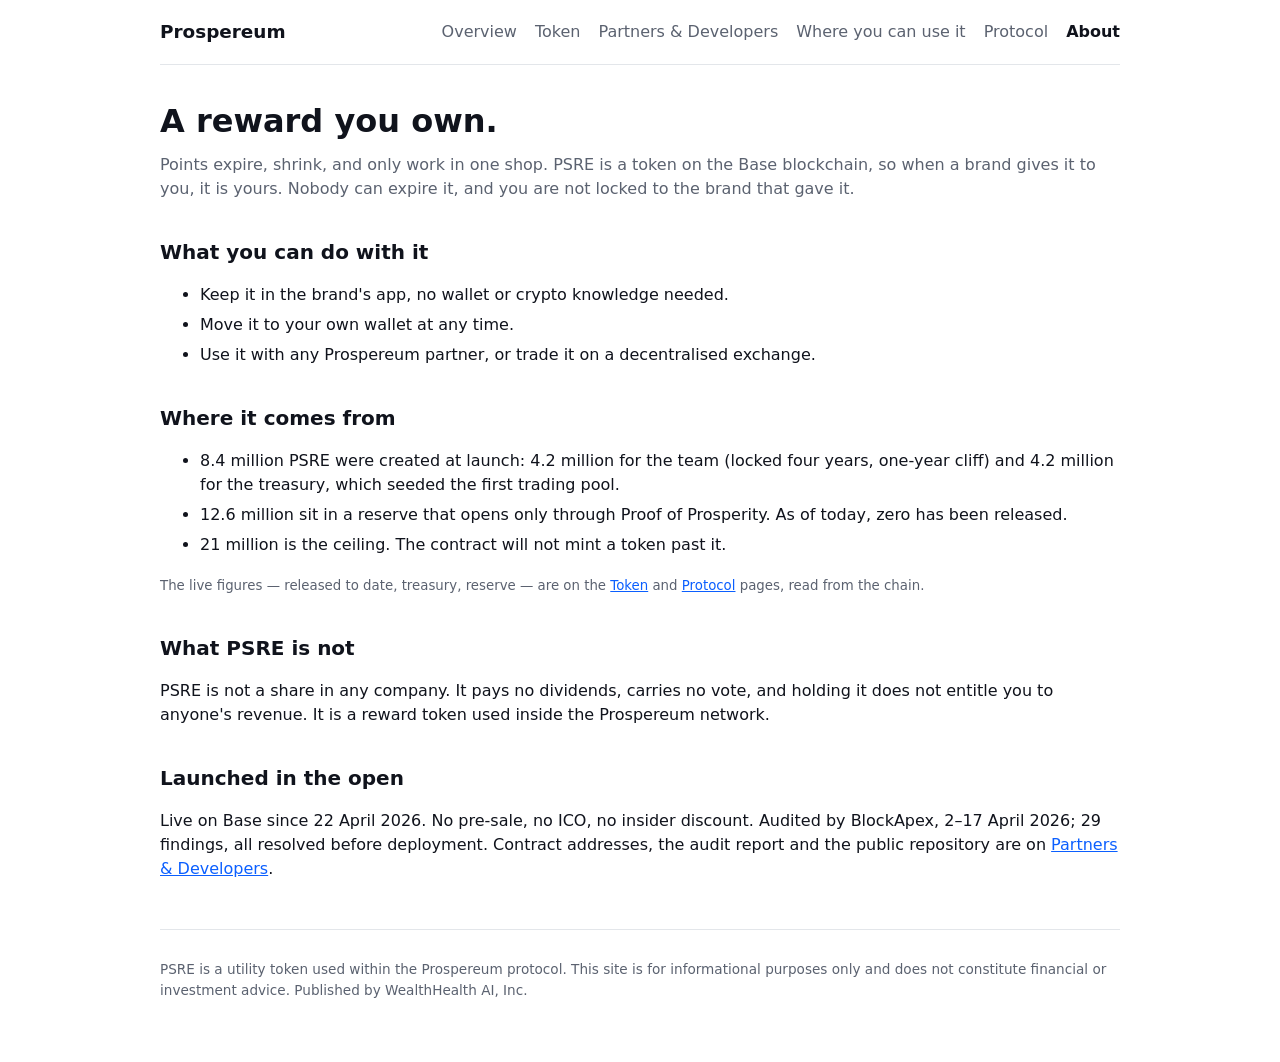
==== site/pages/about/index.html @ a17d3791 "site rc1: static prospereum.io pages + RPC Worker; Pages workflow publishes site/pages Six static pa" ====
<!doctype html>
<html lang="en">
<head>
<meta charset="utf-8">
<meta name="viewport" content="width=device-width, initial-scale=1">
<title>What PSRE is — Prospereum</title>
<meta name="description" content="PSRE in plain words: a reward you own, where it comes from, and what it is not.">
<link rel="stylesheet" href="../site.css">
</head>
<body>
<header class="top">
  <a class="brand" href="/">Prospereum</a>
  <nav><a href="/">Overview</a><a href="/token/">Token</a><a href="/partners/">Partners &amp; Developers</a><a href="/use/">Where you can use it</a><a href="/protocol/">Protocol</a><a href="/about/" aria-current="page">About</a></nav>
</header>

<main>
<!-- Site Copy & IA v1 §2.2 What PSRE is, verbatim. Static: no chain read on this page. -->
<h1>A reward you own.</h1>
<p class="lede">Points expire, shrink, and only work in one shop. PSRE is a token on the Base blockchain, so when a brand gives it to you, it is yours. Nobody can expire it, and you are not locked to the brand that gave it.</p>

<section>
<h2>What you can do with it</h2>
<ul>
<li>Keep it in the brand's app, no wallet or crypto knowledge needed.</li>
<li>Move it to your own wallet at any time.</li>
<li>Use it with any Prospereum partner, or trade it on a decentralised exchange.</li>
</ul>
</section>

<section>
<h2>Where it comes from</h2>
<ul>
<li>8.4 million PSRE were created at launch: 4.2 million for the team (locked four years, one-year cliff) and 4.2 million for the treasury, which seeded the first trading pool.</li>
<li>12.6 million sit in a reserve that opens only through Proof of Prosperity. As of today, zero has been released.</li>
<li>21 million is the ceiling. The contract will not mint a token past it.</li>
</ul>
<small>The live figures — released to date, treasury, reserve — are on the <a href="/token/">Token</a> and <a href="/protocol/">Protocol</a> pages, read from the chain.</small>
</section>

<section>
<h2>What PSRE is not</h2>
<p>PSRE is not a share in any company. It pays no dividends, carries no vote, and holding it does not entitle you to anyone's revenue. It is a reward token used inside the Prospereum network.</p>
</section>

<section>
<!-- Launch and audit facts from §2.1 "Three facts" and §2.4 "Audit", verbatim. -->
<h2>Launched in the open</h2>
<p>Live on Base since 22 April 2026. No pre-sale, no ICO, no insider discount. Audited by BlockApex, 2–17 April 2026; 29 findings, all resolved before deployment. Contract addresses, the audit report and the public repository are on <a href="/partners/">Partners &amp; Developers</a>.</p>
</section>
</main>

<footer>
<p>PSRE is a utility token used within the Prospereum protocol. This site is for informational purposes only and does not constitute financial or investment advice. Published by WealthHealth AI, Inc.</p>
</footer>
</body>
</html>
---- site/pages/site.css ----
/* prospereum.io — minimal static styles; no web fonts, no third-party loads (sheet v2 row 7). */
:root{--ink:#10131c;--muted:#5b6270;--line:#e3e6ea;--accent:#0b5fff;font-family:system-ui,-apple-system,Segoe UI,Roboto,sans-serif;color:var(--ink);line-height:1.5}
body{margin:0;max-width:960px;padding:0 20px 48px;margin-inline:auto}
.top{display:flex;align-items:center;justify-content:space-between;padding:18px 0;border-bottom:1px solid var(--line)}
.brand{font-weight:700;text-decoration:none;color:var(--ink);font-size:1.15rem}
nav a{margin-left:18px;color:var(--muted);text-decoration:none}nav a[aria-current]{color:var(--ink);font-weight:600}
h1{font-size:2rem;margin:32px 0 8px}h2{font-size:1.25rem;margin:36px 0 10px}h3{font-size:1rem;margin:24px 0 6px}
.lede{color:var(--muted);margin:0 0 6px}.snapshot{font-size:.85rem;color:var(--muted);font-variant-numeric:tabular-nums}
table.stats{width:100%;border-collapse:collapse}table.stats th,table.stats td{text-align:left;padding:9px 0;border-bottom:1px solid var(--line);vertical-align:top}
table.stats th{font-weight:500;color:var(--muted);width:46%}table.stats td{font-variant-numeric:tabular-nums}
small{color:var(--muted)}.muted{color:var(--muted)}
ul.addresses{list-style:none;padding:0;font-family:ui-monospace,SFMono-Regular,Menlo,monospace;font-size:.85rem}ul.addresses li{padding:4px 0;word-break:break-all}
a{color:var(--accent)}footer{margin-top:48px;border-top:1px solid var(--line);padding-top:16px;color:var(--muted);font-size:.85rem}
.stats-strip{font-variant-numeric:tabular-nums;font-size:1.05rem;margin:0 0 4px}.closing{margin-top:40px;font-size:1.15rem}
main ol li,main ul li{margin:6px 0}
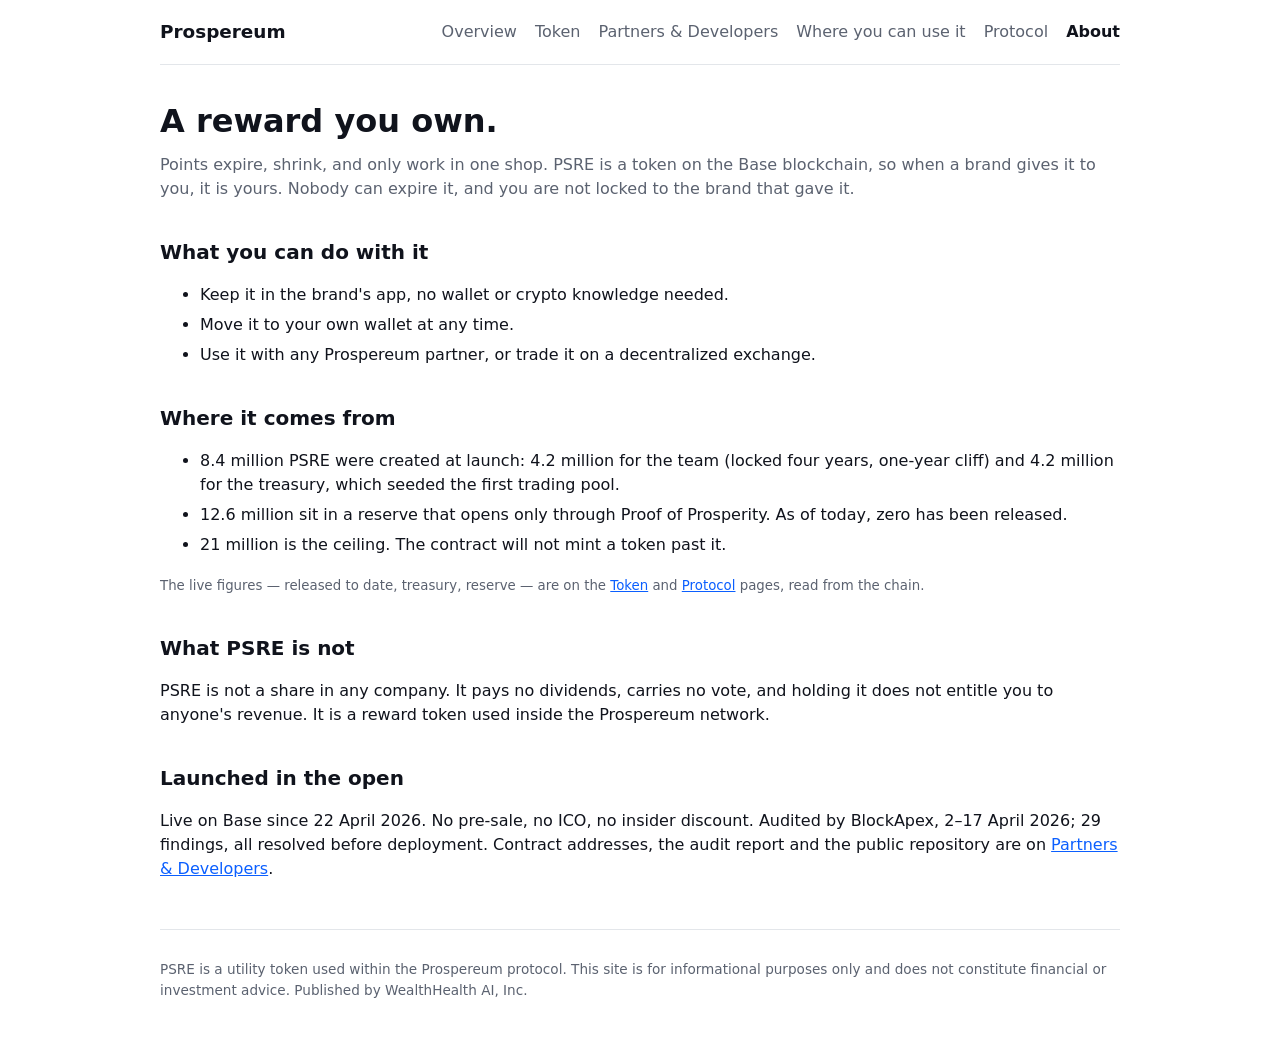
==== commit eb10866c: "pages: one spelling convention, US (site QA 2026-11-25 C1) decentralised → decentralized (About; Sit" ====
--- a/site/pages/about/index.html
+++ b/site/pages/about/index.html
@@ -23,7 +23,7 @@
 <ul>
 <li>Keep it in the brand's app, no wallet or crypto knowledge needed.</li>
 <li>Move it to your own wallet at any time.</li>
-<li>Use it with any Prospereum partner, or trade it on a decentralised exchange.</li>
+<li>Use it with any Prospereum partner, or trade it on a decentralized exchange.</li>
 </ul>
 </section>
 
--- a/site/pages/site.css
+++ b/site/pages/site.css
@@ -13,3 +13,12 @@
 a{color:var(--accent)}footer{margin-top:48px;border-top:1px solid var(--line);padding-top:16px;color:var(--muted);font-size:.85rem}
 .stats-strip{font-variant-numeric:tabular-nums;font-size:1.05rem;margin:0 0 4px}.closing{margin-top:40px;font-size:1.15rem}
 main ol li,main ul li{margin:6px 0}
+/* Phone widths (Kin PR #1 finding 10): the six nav links wrap under the brand as a stacked, tappable row set; no JS. */
+@media (max-width:640px){
+  .top{flex-wrap:wrap;align-items:flex-start;padding:14px 0}
+  .brand{flex:1 0 100%;margin-bottom:8px}
+  nav{display:flex;flex-wrap:wrap;width:100%;gap:6px 16px}
+  nav a{margin-left:0;padding:4px 0;min-height:24px;line-height:24px}
+  h1{font-size:1.6rem}
+  table.stats th{width:50%}
+}
